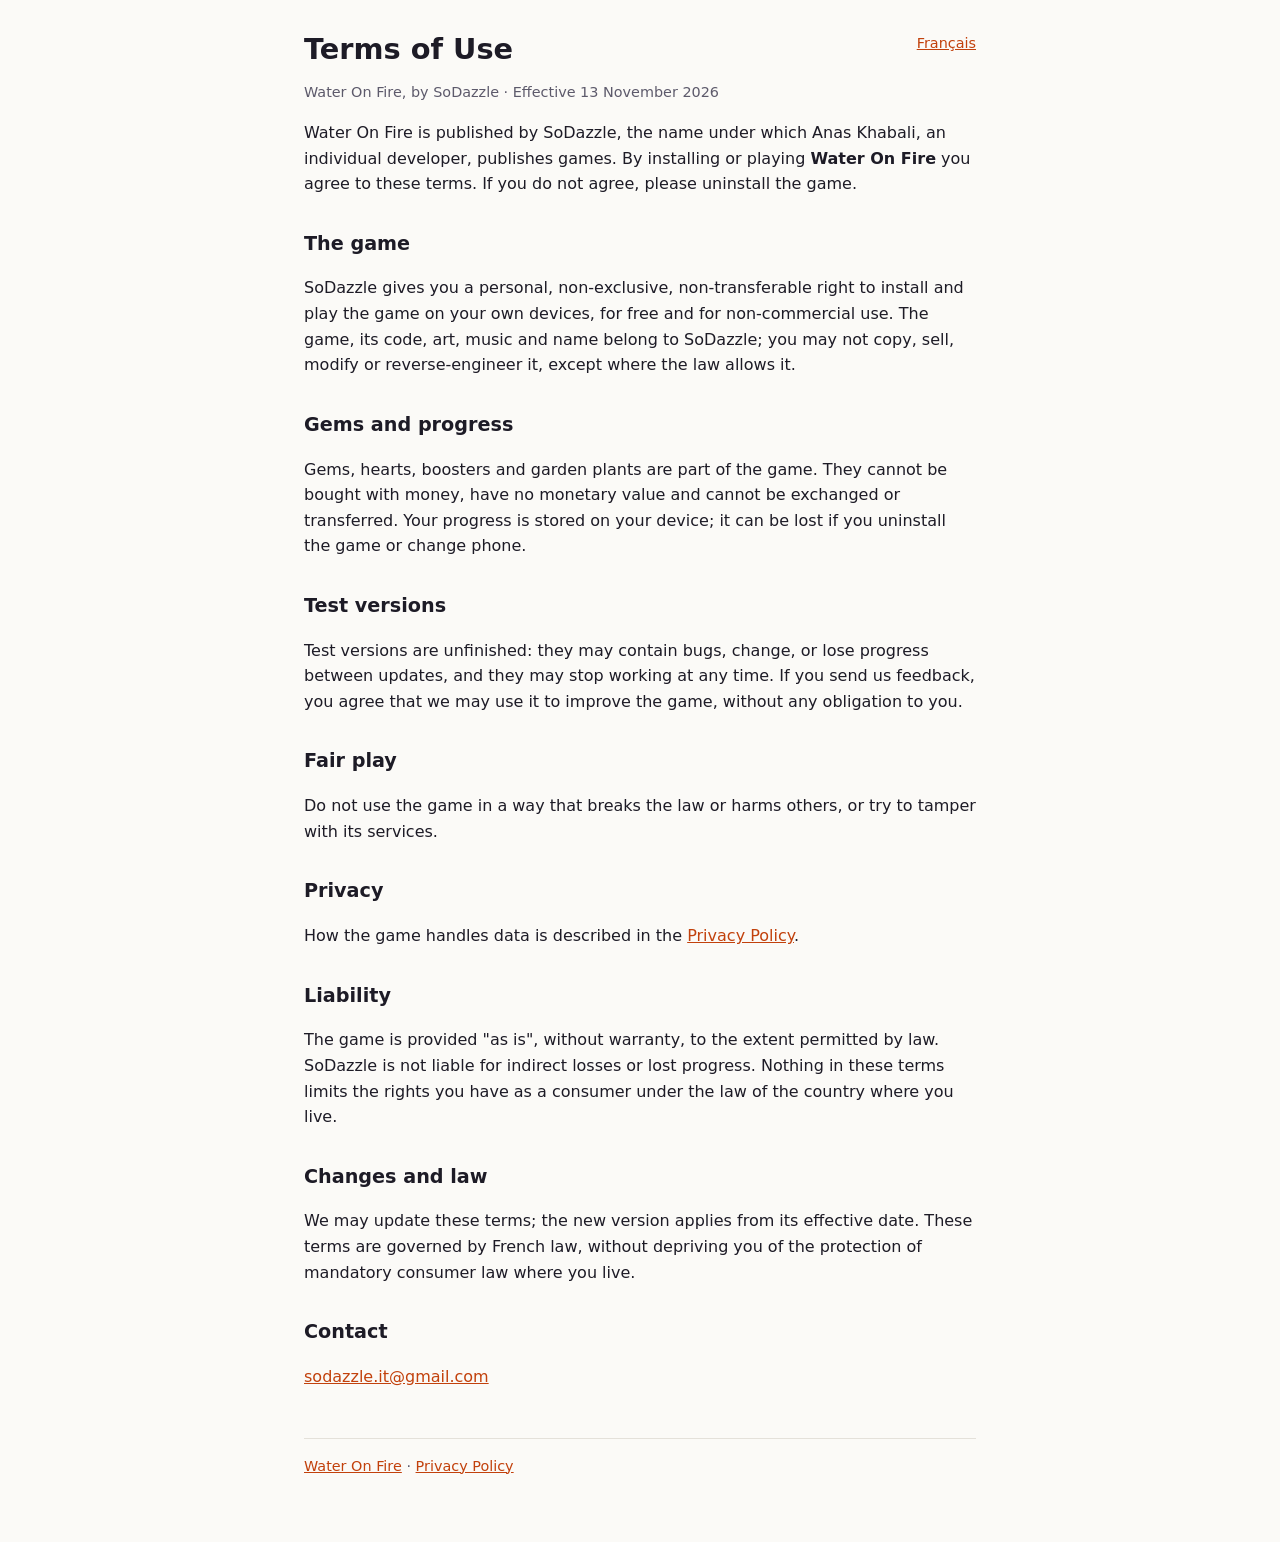
==== terms.html @ 46280a97 "Publish the privacy policy and terms of use (EN and FR) with a simple index; the policy and terms ca" ====
<!doctype html>
<html lang="en">
<head>
    <meta charset="utf-8">
    <meta name="viewport" content="width=device-width, initial-scale=1">
    <meta name="robots" content="noindex">
    <title>Terms of Use · Water On Fire</title>
    <link rel="stylesheet" href="style.css">
</head>
<body>
<main>
    <a class="lang" href="fr/terms.html" hreflang="fr">Français</a>
    <h1>Terms of Use</h1>
    <p class="meta">Water On Fire, by SoDazzle · Effective 13 November 2026</p>

    <p>Water On Fire is published by SoDazzle, the name under which Anas Khabali, an individual developer,
        publishes games. By installing or playing <strong>Water On Fire</strong> you agree to these terms. If
        you do not agree, please uninstall the game.</p>

    <h2>The game</h2>
    <p>SoDazzle gives you a personal, non-exclusive, non-transferable right to install and play the game on your
        own devices, for free and for non-commercial use. The game, its code, art, music and name belong to
        SoDazzle; you may not copy, sell, modify or reverse-engineer it, except where the law allows it.</p>

    <h2>Gems and progress</h2>
    <p>Gems, hearts, boosters and garden plants are part of the game. They cannot be bought with money, have no
        monetary value and cannot be exchanged or transferred. Your progress is stored on your device; it can be
        lost if you uninstall the game or change phone.</p>

    <h2>Test versions</h2>
    <p>Test versions are unfinished: they may contain bugs, change, or lose progress between updates, and they may
        stop working at any time. If you send us feedback, you agree that we may use it to improve the game,
        without any obligation to you.</p>

    <h2>Fair play</h2>
    <p>Do not use the game in a way that breaks the law or harms others, or try to tamper with its services.</p>

    <h2>Privacy</h2>
    <p>How the game handles data is described in the <a href="privacy.html">Privacy Policy</a>.</p>

    <h2>Liability</h2>
    <p>The game is provided "as is", without warranty, to the extent permitted by law. SoDazzle is not liable for
        indirect losses or lost progress. Nothing in these terms limits the rights you have as a consumer under the
        law of the country where you live.</p>

    <h2>Changes and law</h2>
    <p>We may update these terms; the new version applies from its effective date. These terms are governed by
        French law, without depriving you of the protection of mandatory consumer law where you live.</p>

    <h2>Contact</h2>
    <p><a href="mailto:sodazzle.it@gmail.com">sodazzle.it@gmail.com</a></p>

    <footer><a href="index.html">Water On Fire</a> · <a href="privacy.html">Privacy Policy</a></footer>
</main>
</body>
</html>
---- style.css ----
:root {
    --bg: #fbfaf7;
    --text: #1d1b26;
    --muted: #5d5a6b;
    --accent: #c2410c;
    --line: #e4e1da;
}

@media (prefers-color-scheme: dark) {
    :root {
        --bg: #14121c;
        --text: #ece9f4;
        --muted: #a7a3b8;
        --accent: #fb923c;
        --line: #2c2938;
    }
}

* {
    box-sizing: border-box;
}

body {
    margin: 0;
    background: var(--bg);
    color: var(--text);
    font: 16px/1.6 system-ui, -apple-system, "Segoe UI", Roboto, sans-serif;
}

main {
    max-width: 44rem;
    margin: 0 auto;
    padding: 2rem 1rem 4rem;
}

h1 {
    font-size: 1.8rem;
    line-height: 1.2;
    margin: 0 0 0.25rem;
}

h2 {
    font-size: 1.2rem;
    margin: 2rem 0 0.5rem;
}

a {
    color: var(--accent);
}

.meta,
footer {
    color: var(--muted);
    font-size: 0.9rem;
}

.lang {
    float: right;
    font-size: 0.9rem;
}

table {
    border-collapse: collapse;
    width: 100%;
    font-size: 0.95rem;
}

th,
td {
    text-align: left;
    vertical-align: top;
    padding: 0.4rem 0.5rem;
    border-bottom: 1px solid var(--line);
}

footer {
    margin-top: 3rem;
    padding-top: 1rem;
    border-top: 1px solid var(--line);
}
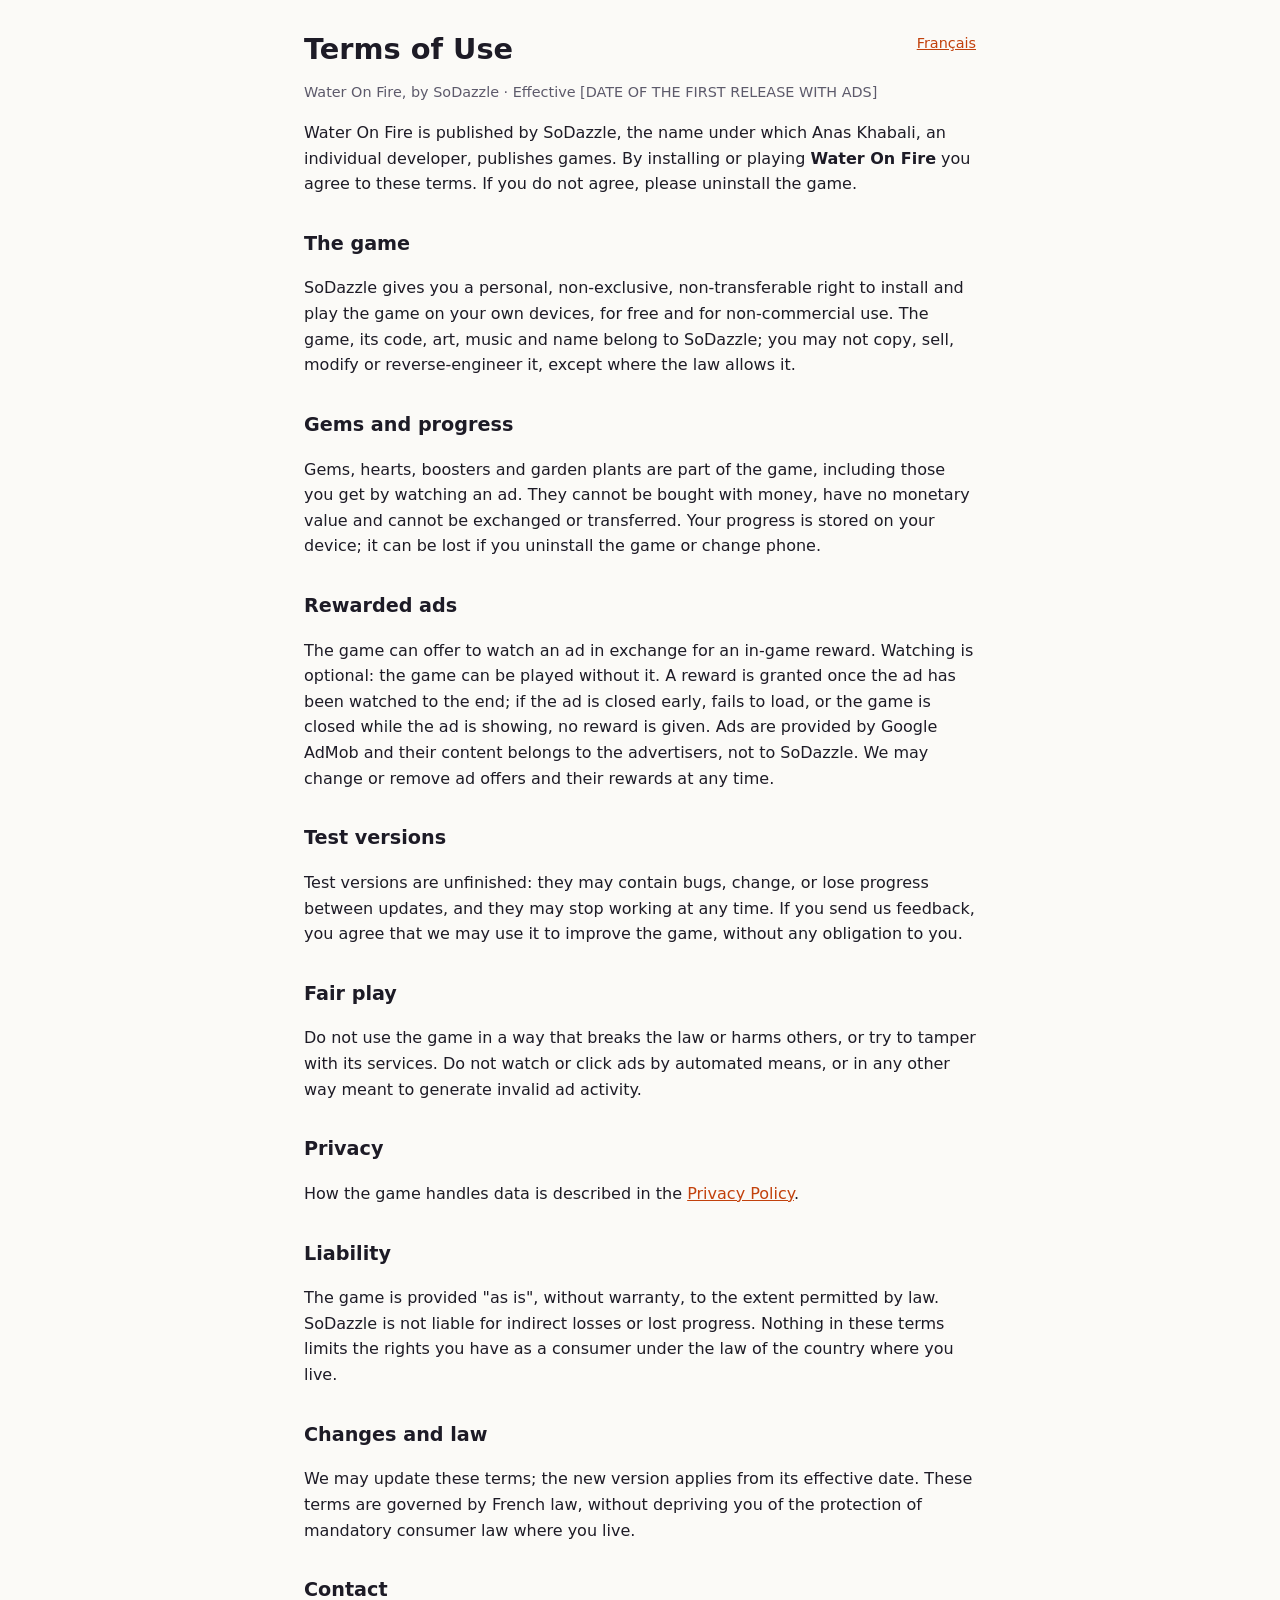
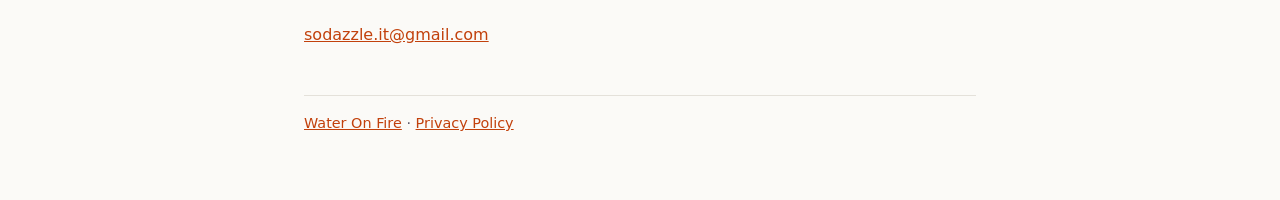
==== commit e16433e1: "Draft the privacy policy and terms of use for rewarded ads (EN, FR): AdMob, consent in the EEA/UK/CH" ====
--- a/terms.html
+++ b/terms.html
@@ -11,7 +11,7 @@
 <main>
     <a class="lang" href="fr/terms.html" hreflang="fr">Français</a>
     <h1>Terms of Use</h1>
-    <p class="meta">Water On Fire, by SoDazzle · Effective 13 November 2026</p>
+    <p class="meta">Water On Fire, by SoDazzle · Effective [DATE OF THE FIRST RELEASE WITH ADS]</p>
 
     <p>Water On Fire is published by SoDazzle, the name under which Anas Khabali, an individual developer,
         publishes games. By installing or playing <strong>Water On Fire</strong> you agree to these terms. If
@@ -23,9 +23,16 @@
         SoDazzle; you may not copy, sell, modify or reverse-engineer it, except where the law allows it.</p>
 
     <h2>Gems and progress</h2>
-    <p>Gems, hearts, boosters and garden plants are part of the game. They cannot be bought with money, have no
-        monetary value and cannot be exchanged or transferred. Your progress is stored on your device; it can be
+    <p>Gems, hearts, boosters and garden plants are part of the game, including those you get by watching an ad.
+        They cannot be bought with money, have no monetary value and cannot be exchanged or transferred. Your progress is stored on your device; it can be
         lost if you uninstall the game or change phone.</p>
+
+    <h2>Rewarded ads</h2>
+    <p>The game can offer to watch an ad in exchange for an in-game reward. Watching is optional: the game can be
+        played without it. A reward is granted once the ad has been watched to the end; if the ad is closed early,
+        fails to load, or the game is closed while the ad is showing, no reward is given. Ads are provided by Google
+        AdMob and their content belongs to the advertisers, not to SoDazzle. We may change or remove ad offers and
+        their rewards at any time.</p>
 
     <h2>Test versions</h2>
     <p>Test versions are unfinished: they may contain bugs, change, or lose progress between updates, and they may
@@ -33,7 +40,8 @@
         without any obligation to you.</p>
 
     <h2>Fair play</h2>
-    <p>Do not use the game in a way that breaks the law or harms others, or try to tamper with its services.</p>
+    <p>Do not use the game in a way that breaks the law or harms others, or try to tamper with its services. Do not
+        watch or click ads by automated means, or in any other way meant to generate invalid ad activity.</p>
 
     <h2>Privacy</h2>
     <p>How the game handles data is described in the <a href="privacy.html">Privacy Policy</a>.</p>
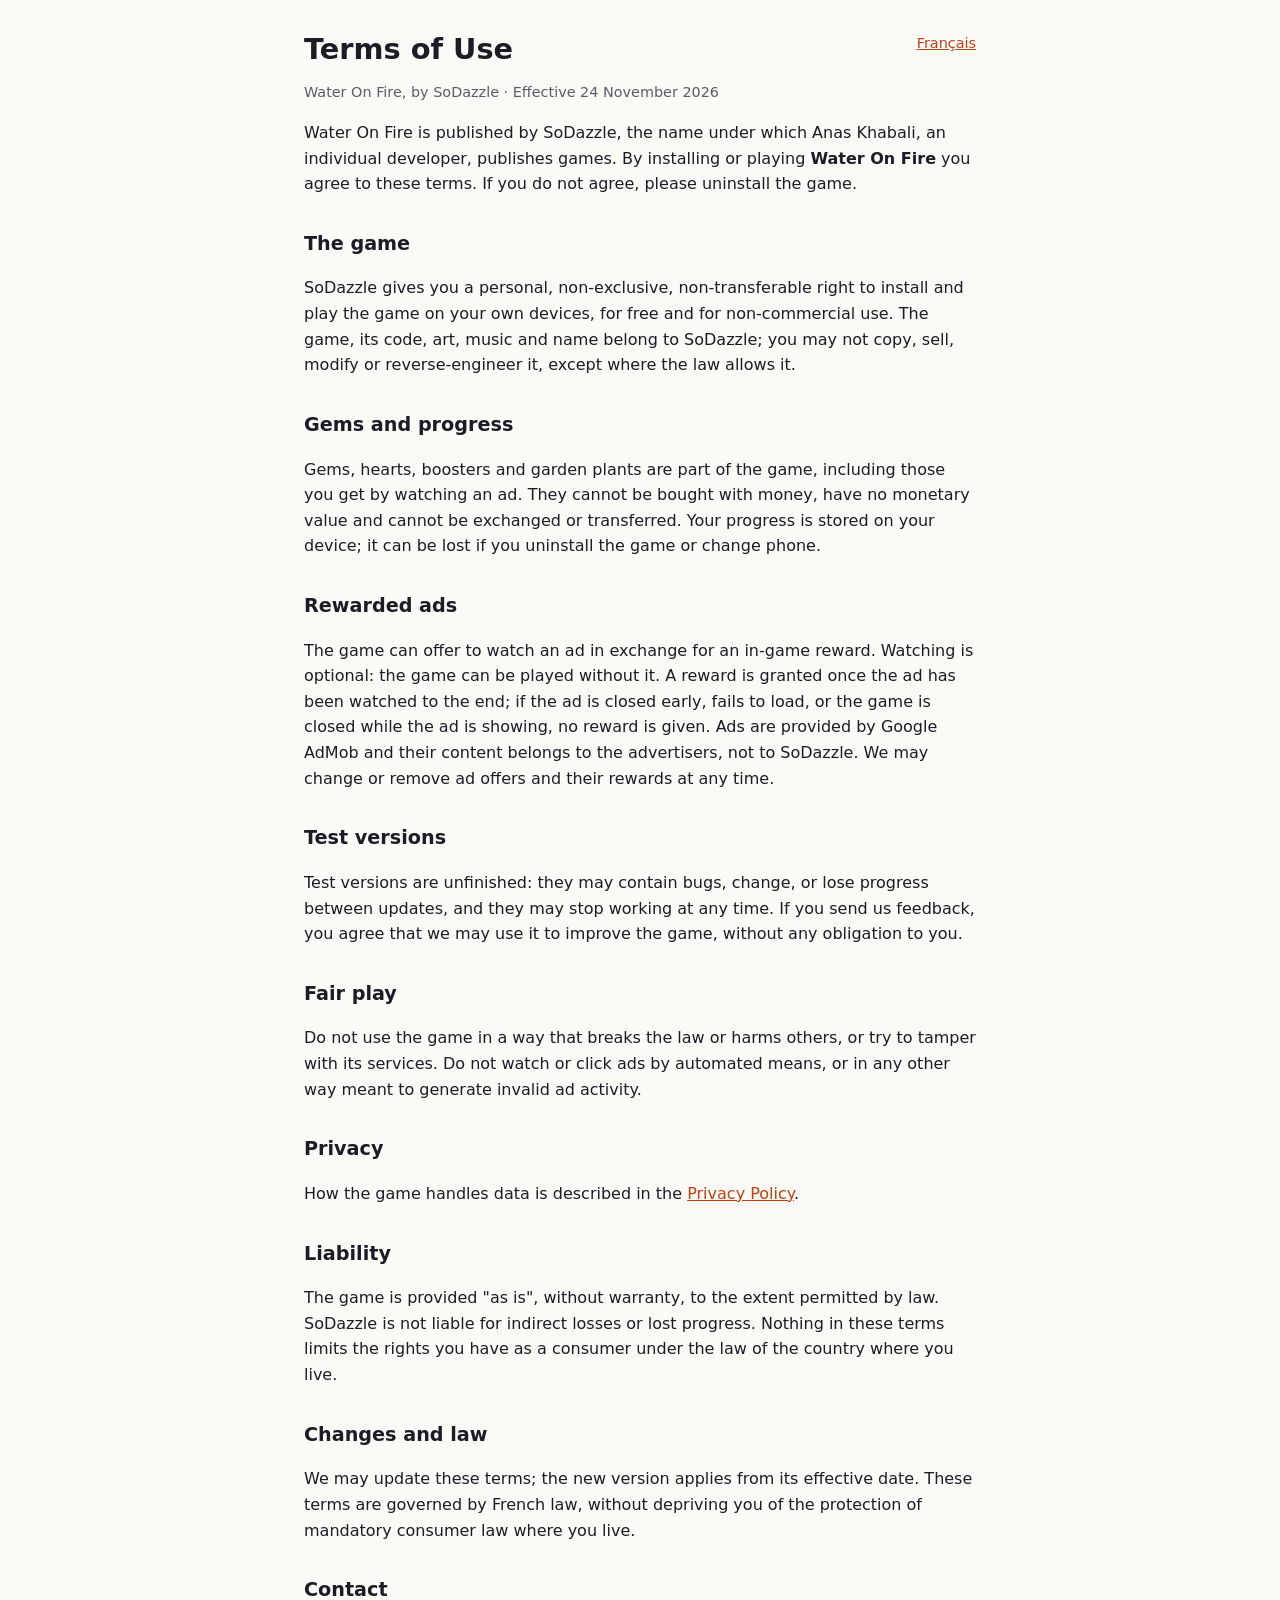
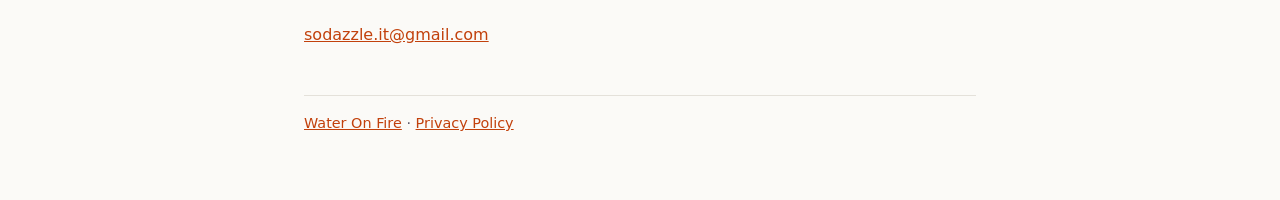
==== commit 44bc716f: "Publish the privacy policy and terms for rewarded ads (EN, FR), effective 24 November 2026 (user's g" ====
--- a/terms.html
+++ b/terms.html
@@ -11,7 +11,7 @@
 <main>
     <a class="lang" href="fr/terms.html" hreflang="fr">Français</a>
     <h1>Terms of Use</h1>
-    <p class="meta">Water On Fire, by SoDazzle · Effective [DATE OF THE FIRST RELEASE WITH ADS]</p>
+    <p class="meta">Water On Fire, by SoDazzle · Effective 24 November 2026</p>
 
     <p>Water On Fire is published by SoDazzle, the name under which Anas Khabali, an individual developer,
         publishes games. By installing or playing <strong>Water On Fire</strong> you agree to these terms. If
